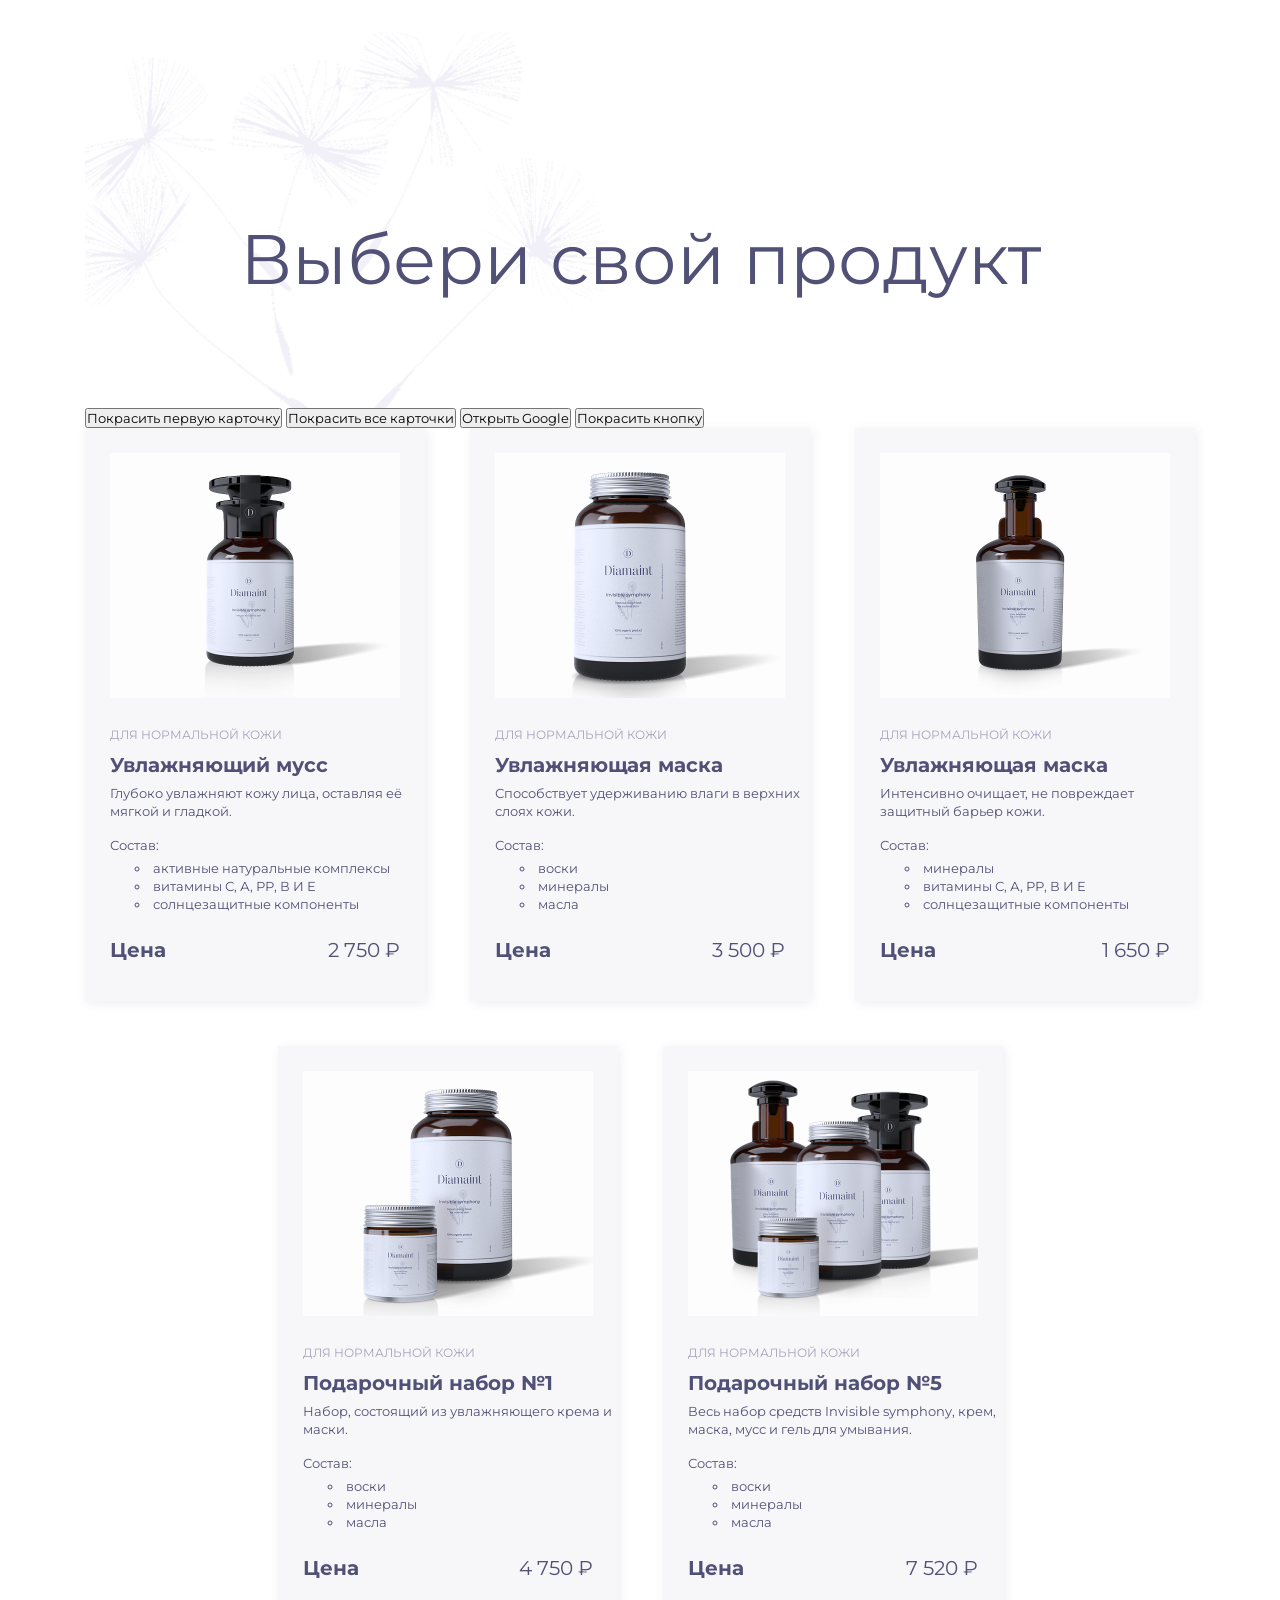
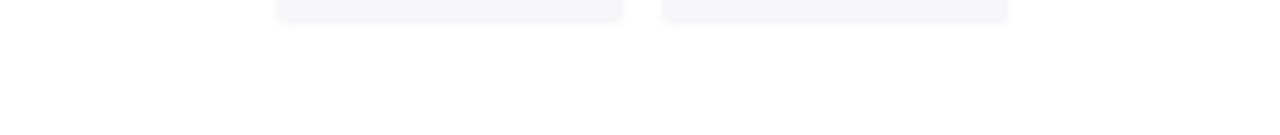
==== index.html @ eaa249c1 "(Homework №5): new features" ====
<!DOCTYPE html>
<html lang="ru">

<head>
  <meta charset="UTF-8">
  <meta name="viewport" content="width=device-width, initial-scale=1.0">
  <title>Product card</title>
  <link rel="preconnect" href="https://fonts.googleapis.com">
  <link rel="preconnect" href="https://fonts.gstatic.com" crossorigin>
  <link href="https://fonts.googleapis.com/css2?family=Montserrat:ital,wght@0,100..900;1,100..900&display=swap"
    rel="stylesheet">
  <link rel="stylesheet" href="style/style.css">
  <title>Каталог товаров</title>
</head>

<body>
  <div class="all-elements bg-img-dandelions">
    <h1 class="product-selection__title">Выбери свой продукт</h1>
    <div class="buttons">
      <button id="recolor-first-card-button">Покрасить первую карточку</button>
      <button id="recolor-cards-button">Покрасить все карточки</button>
      <button id="open-google-button">Открыть Google</button>
      <button id="self-recolor-button">Покрасить кнопку</button>
    </div>
    <div class="product-card-wrappler">

      <div class="product-card">
        <img class="product-card__img" src="images/moisturizing-mousse.png" alt="увлажняющий мусс" width="290px"
          height="245px">
        <p class="product-card__for-skin">Для нормальной кожи</p>
        <h3 class="product-card__title">Увлажняющий мусс</h3>
        <p class="product-card__descr">Глубоко увлажняют кожу лица, оставляя её мягкой и гладкой.</p>
        <span class="product-card__composition">Состав:</span>
        <ul class="product-card__components" type="circle">
          <li class=".product-card__item">активные натуральные комплексы</li>
          <li class=".product-card__item">витамины С, А, РР, В И Е</li>
          <li class=".product-card__item">солнцезащитные компоненты</li>
        </ul>
        <span class="product-card__price">Цена</span>
        <span class="product-card__value">2 750 &#8381</span>
      </div>

      <div class="product-card">
        <img class="product-card__img" src="images/moisturizing-mask.png" alt="увлажняющая маска" width="290px"
          height="245px">
        <p class="product-card__for-skin">Для нормальной кожи</p>
        <h3 class="product-card__title">Увлажняющая маска</h3>
        <p class="product-card__descr">Способствует удерживанию влаги в верхних слоях кожи.</p>
        <span class="product-card__composition">Состав:</span>
        <ul class="product-card__components" type="circle">
          <li class=".product-card__item">воски</li>
          <li class=".product-card__item">минералы</li>
          <li class=".product-card__item">масла</li>
        </ul>
        <span class="product-card__price">Цена</span>
        <span class="product-card__value">3 500 &#8381</span>
      </div>

      <div class="product-card">
        <img class="product-card__img" src="images/cleansing-gel.png" alt="Гель для умывания" width="290px"
          height="245px">
        <p class="product-card__for-skin">Для нормальной кожи</p>
        <h3 class="product-card__title">Увлажняющая маска</h3>
        <p class="product-card__descr">Интенсивно очищает, не повреждает защитный барьер кожи.</p>
        <span class="product-card__composition">Состав:</span>
        <ul class="product-card__components" type="circle">
          <li class=".product-card__item">минералы</li>
          <li class=".product-card__item">витамины С, А, РР, В И Е</li>
          <li class=".product-card__item">солнцезащитные компоненты</li>
        </ul>
        <span class="product-card__price">Цена</span>
        <span class="product-card__value">1 650 &#8381</span>
      </div>

      <div class="product-card">
        <img class="product-card__img" src="images/gift-set__first.png" alt="Подарочный набор №5" width="290px"
          height="245px">
        <p class="product-card__for-skin">Для нормальной кожи</p>
        <h3 class="product-card__title">Подарочный набор №1</h3>
        <p class="product-card__descr">Набор, состоящий из увлажняющего крема и маски.</p>
        <span class="product-card__composition">Состав:</span>
        <ul class="product-card__components" type="circle">
          <li class=".product-card__item">воски</li>
          <li class=".product-card__item">минералы</li>
          <li class=".product-card__item">масла</li>
        </ul>
        <span class="product-card__price">Цена</span>
        <span class="product-card__value">4 750 &#8381</span>
      </div>

      <div class="product-card">
        <img class="product-card__img" src="images/gift-set__fifth.png" alt="Подарочный набор №5" width="290px"
          height="245px">
        <p class="product-card__for-skin">Для нормальной кожи</p>
        <h3 class="product-card__title">Подарочный набор №5</h3>
        <p class="product-card__descr">Весь набор средств Invisible symphony, крем, маска, мусс и гель для умывания.</p>
        <span class="product-card__composition">Состав:</span>
        <ul class="product-card__components" type="circle">
          <li class="product-card__item">воски</li>
          <li class="product-card__item">минералы</li>
          <li class="product-card__item">масла</li>
        </ul>
        <span class="product-card__price">Цена</span>
        <span class="product-card__value">7 520 &#8381</span>
      </div>
    </div>
  </div>
</body>
<script src="./script.js"></script>
<script src="./homework-5.js"></script>

</html>
---- style/style.css ----
* {
  padding: 0;
  margin: 0;
  box-sizing: border-box;
  font-family: "Montserrat";
}

.all-elements {
  width: 1110px;
  display: flex;
  justify-content: center;
  flex-direction: column;
  margin: 0 auto;
}

.product-selection__title {
  text-align: center;
  font-style: normal;
  font-weight: 400;
  font-size: 70px;
  line-height: 78px;
  margin: 220px auto 110px;
  color: #515076;
}

.bg-img-dandelions {
  background-image: url("/images/bg-dandelions.png");
  background-repeat: no-repeat;
  background-size: 50%;
}

.product-card-wrappler {
  display: flex;
  flex-direction: row;
  flex-wrap: wrap;
  justify-content: center;
  align-items: center;
  align-content: space-between;
  row-gap: 45px;
  column-gap: 45px;
  height: 1191px;
  width: 1110px;
  margin: 0 auto 116px;
}

.product-card {
  width: 340px;
  min-height: 573px;
  box-shadow: 0 2px 2px 0;
  position: relative;
  background: #F7F7FA;
  box-shadow: 2px 2px 10px rgba(81, 80, 118, 0.1);

}

.product-card__img {
  display: block;
  width: 290px;
  margin: 25px;
}

.product-card__for-skin {
  font-style: normal;
  font-weight: 400;
  font-size: 12px;
  line-height: 24px;
  text-transform: uppercase;
  color: #A5A3B9;
  padding-left: 25px;
  margin-top: 5px;
  margin-bottom: 5px;
}

.product-card__title {
  padding-left: 25px;
  font-style: normal;
  font-weight: 700;
  font-size: 20px;
  line-height: 27px;
  color: #515076;
  margin-top: 5px;
  margin-bottom: 5px;
}

.product-card__descr {
  padding-left: 25px;
  font-style: normal;
  font-weight: 400;
  font-size: 13px;
  line-height: 18px;
  color: #515076;
  margin-top: 5px;
  margin-bottom: 15px;
}

.product-card__composition {
  padding-left: 25px;
  margin-top: 15px;
  margin-bottom: 5px;
  font-style: normal;
  font-weight: 400;
  font-size: 13px;
  line-height: 18px;
  color: #515076;
}

.product-card__components {
  padding-left: 50px;
  font-style: normal;
  font-weight: 400;
  font-size: 13px;
  line-height: 18px;
  color: #515076;
  margin-top: 5px;
  margin-bottom: 25px;
  list-style-position: inside;
}

.product-card__price {
  margin-left: 25px;
  font-style: normal;
  font-weight: 700;
  font-size: 20px;
  line-height: 24px;
  color: #515076;
  float: left;
  margin-bottom: 25px;
}

.product-card__value {
  margin-right: 25px;
  font-style: normal;
  font-weight: 400;
  font-size: 20px;
  line-height: 24px;
  float: right;
  color: #515076;
  margin-bottom: 25px;
}
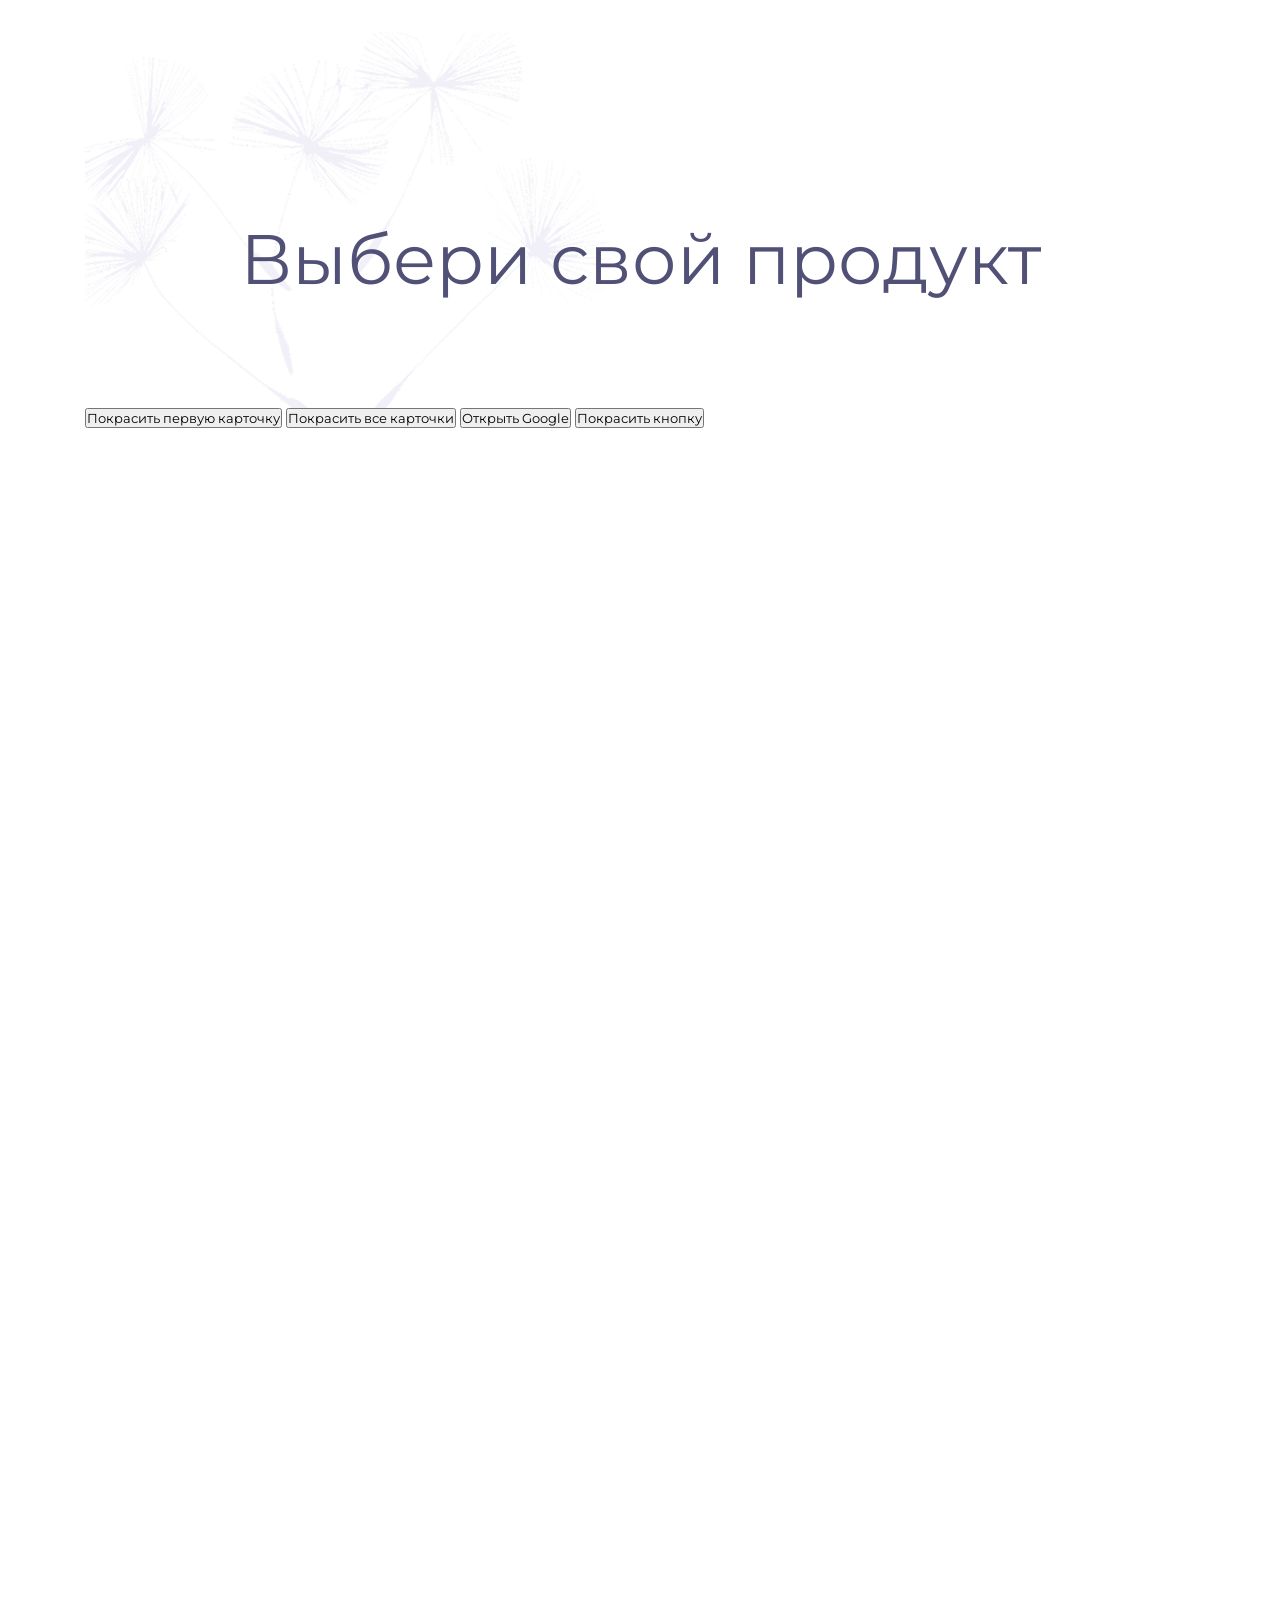
==== commit 1252ed92: "create new features" ====
--- a/index.html
+++ b/index.html
@@ -4,7 +4,6 @@
 <head>
   <meta charset="UTF-8">
   <meta name="viewport" content="width=device-width, initial-scale=1.0">
-  <title>Product card</title>
   <link rel="preconnect" href="https://fonts.googleapis.com">
   <link rel="preconnect" href="https://fonts.gstatic.com" crossorigin>
   <link href="https://fonts.googleapis.com/css2?family=Montserrat:ital,wght@0,100..900;1,100..900&display=swap"
@@ -22,91 +21,28 @@
       <button id="open-google-button">Открыть Google</button>
       <button id="self-recolor-button">Покрасить кнопку</button>
     </div>
-    <div class="product-card-wrappler">
 
+
+    <div class="product-card-wrapper"></div>
+
+    <template id="product-card-template">
       <div class="product-card">
-        <img class="product-card__img" src="images/moisturizing-mousse.png" alt="увлажняющий мусс" width="290px"
-          height="245px">
-        <p class="product-card__for-skin">Для нормальной кожи</p>
-        <h3 class="product-card__title">Увлажняющий мусс</h3>
-        <p class="product-card__descr">Глубоко увлажняют кожу лица, оставляя её мягкой и гладкой.</p>
-        <span class="product-card__composition">Состав:</span>
-        <ul class="product-card__components" type="circle">
-          <li class=".product-card__item">активные натуральные комплексы</li>
-          <li class=".product-card__item">витамины С, А, РР, В И Е</li>
-          <li class=".product-card__item">солнцезащитные компоненты</li>
-        </ul>
-        <span class="product-card__price">Цена</span>
-        <span class="product-card__value">2 750 &#8381</span>
+        <img class="product-card__img" src alt>
+        <p class="product-card__for-skin"></p>
+        <h3 class="product-card__title"></h3>
+        <p class="product-card__descr">.</p>
+        <ul class="product-card__components" type="circle"></ul>
+        <span class="product-card__price"></span>
+        <span class="product-card__price-value"></span>
       </div>
-
-      <div class="product-card">
-        <img class="product-card__img" src="images/moisturizing-mask.png" alt="увлажняющая маска" width="290px"
-          height="245px">
-        <p class="product-card__for-skin">Для нормальной кожи</p>
-        <h3 class="product-card__title">Увлажняющая маска</h3>
-        <p class="product-card__descr">Способствует удерживанию влаги в верхних слоях кожи.</p>
-        <span class="product-card__composition">Состав:</span>
-        <ul class="product-card__components" type="circle">
-          <li class=".product-card__item">воски</li>
-          <li class=".product-card__item">минералы</li>
-          <li class=".product-card__item">масла</li>
-        </ul>
-        <span class="product-card__price">Цена</span>
-        <span class="product-card__value">3 500 &#8381</span>
-      </div>
-
-      <div class="product-card">
-        <img class="product-card__img" src="images/cleansing-gel.png" alt="Гель для умывания" width="290px"
-          height="245px">
-        <p class="product-card__for-skin">Для нормальной кожи</p>
-        <h3 class="product-card__title">Увлажняющая маска</h3>
-        <p class="product-card__descr">Интенсивно очищает, не повреждает защитный барьер кожи.</p>
-        <span class="product-card__composition">Состав:</span>
-        <ul class="product-card__components" type="circle">
-          <li class=".product-card__item">минералы</li>
-          <li class=".product-card__item">витамины С, А, РР, В И Е</li>
-          <li class=".product-card__item">солнцезащитные компоненты</li>
-        </ul>
-        <span class="product-card__price">Цена</span>
-        <span class="product-card__value">1 650 &#8381</span>
-      </div>
-
-      <div class="product-card">
-        <img class="product-card__img" src="images/gift-set__first.png" alt="Подарочный набор №5" width="290px"
-          height="245px">
-        <p class="product-card__for-skin">Для нормальной кожи</p>
-        <h3 class="product-card__title">Подарочный набор №1</h3>
-        <p class="product-card__descr">Набор, состоящий из увлажняющего крема и маски.</p>
-        <span class="product-card__composition">Состав:</span>
-        <ul class="product-card__components" type="circle">
-          <li class=".product-card__item">воски</li>
-          <li class=".product-card__item">минералы</li>
-          <li class=".product-card__item">масла</li>
-        </ul>
-        <span class="product-card__price">Цена</span>
-        <span class="product-card__value">4 750 &#8381</span>
-      </div>
-
-      <div class="product-card">
-        <img class="product-card__img" src="images/gift-set__fifth.png" alt="Подарочный набор №5" width="290px"
-          height="245px">
-        <p class="product-card__for-skin">Для нормальной кожи</p>
-        <h3 class="product-card__title">Подарочный набор №5</h3>
-        <p class="product-card__descr">Весь набор средств Invisible symphony, крем, маска, мусс и гель для умывания.</p>
-        <span class="product-card__composition">Состав:</span>
-        <ul class="product-card__components" type="circle">
-          <li class="product-card__item">воски</li>
-          <li class="product-card__item">минералы</li>
-          <li class="product-card__item">масла</li>
-        </ul>
-        <span class="product-card__price">Цена</span>
-        <span class="product-card__value">7 520 &#8381</span>
-      </div>
-    </div>
+    </template>
   </div>
 </body>
-<script src="./script.js"></script>
-<script src="./homework-5.js"></script>
+
+<script src="js/script.js"></script>
+<script src="js/homework-5.js"></script>
+<script src="js/homework-6.js"></script>
+<script src="js/homework-7.js" type="module"></script>
+<script src="js/homework-8.js" type="module"></script>
 
 </html>
--- a/style/style.css
+++ b/style/style.css
@@ -29,7 +29,7 @@
   background-size: 50%;
 }
 
-.product-card-wrappler {
+.product-card-wrapper {
   display: flex;
   flex-direction: row;
   flex-wrap: wrap;
@@ -127,7 +127,7 @@
   margin-bottom: 25px;
 }
 
-.product-card__value {
+.product-card__price-value {
   margin-right: 25px;
   font-style: normal;
   font-weight: 400;
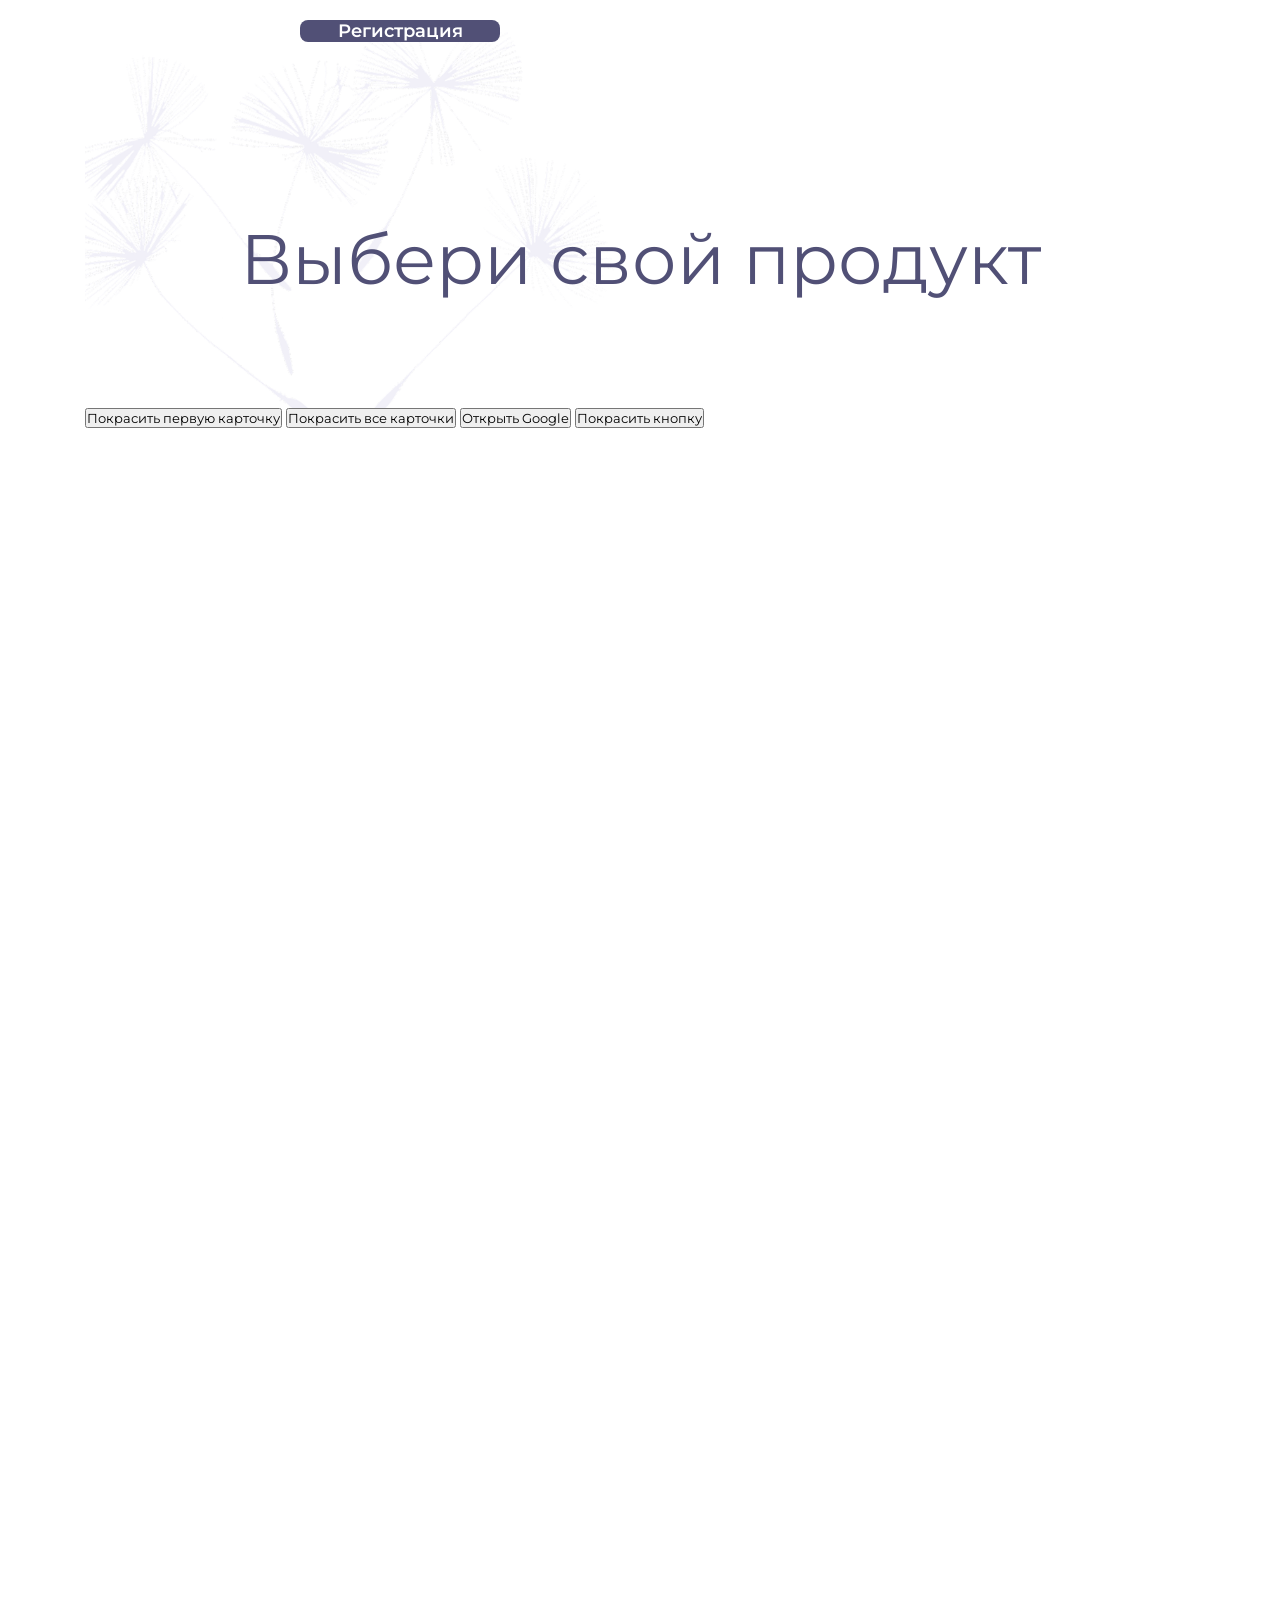
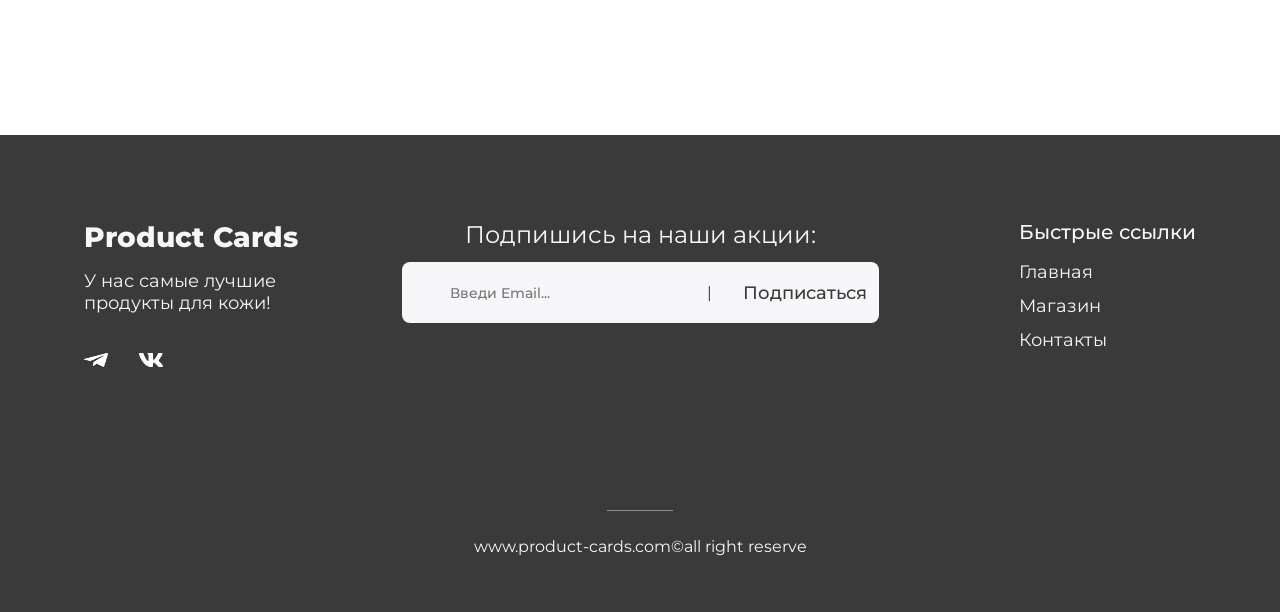
==== commit 10ce54b1: "created new features" ====
--- a/index.html
+++ b/index.html
@@ -8,11 +8,40 @@
   <link rel="preconnect" href="https://fonts.gstatic.com" crossorigin>
   <link href="https://fonts.googleapis.com/css2?family=Montserrat:ital,wght@0,100..900;1,100..900&display=swap"
     rel="stylesheet">
-  <link rel="stylesheet" href="style/style.css">
+  <link rel="stylesheet" href="styles/style.css">
   <title>Каталог товаров</title>
 </head>
 
 <body>
+  <button id="registration-modal-btn" type="button">Регистрация</button>
+  <div class="overlay">
+    <div class="modal">
+      <button id="close-modal-btn" type="button" class="modal-close">×</button>
+      <form id="registration-form" action="" method="post">
+        <h2>Регистрация</h2>
+        <label for="modal-name">Имя:</label>
+        <input id="modal-name" name="name" type="text" placeholder="Введи имя..." required>
+
+        <label for="modal-surname">Фамилия:</label>
+        <input id="modal-surname" name="surname" type="text" placeholder="Введи фамилию..." required>
+
+        <label for="modal-birthdate">Дата рождения:</label>
+        <input id="modal-birthdate" name="birthdate" type="date" min="1900-01-01" max="2026-06-06" required>
+
+        <label for="modal-login">Логин:</label>
+        <input id="modal-login" name="login" type="text" placeholder="Введи логин..." required>
+
+        <label for="modal-password">Пароль:</label>
+        <input id="modal-password" name="password" type="password" placeholder="Введи пароль..." minlength="6" required>
+
+        <label for="modal-confirm-password">Подтверите пароль:</label>
+        <input id="modal-confirm-password" name="confirm-password" type="password" placeholder="Повторите пароль..."
+          required>
+        <button class="register-submit-btn" type="submit">Зарегистрироваться</button>
+      </form>
+    </div>
+  </div>
+
   <div class="all-elements bg-img-dandelions">
     <h1 class="product-selection__title">Выбери свой продукт</h1>
     <div class="buttons">
@@ -22,21 +51,44 @@
       <button id="self-recolor-button">Покрасить кнопку</button>
     </div>
 
+    <div class="product-card-wrapper"></div>
+  </div>
 
-    <div class="product-card-wrapper"></div>
-
-    <template id="product-card-template">
-      <div class="product-card">
-        <img class="product-card__img" src alt>
-        <p class="product-card__for-skin"></p>
-        <h3 class="product-card__title"></h3>
-        <p class="product-card__descr">.</p>
-        <ul class="product-card__components" type="circle"></ul>
-        <span class="product-card__price"></span>
-        <span class="product-card__price-value"></span>
+  <footer>
+    <div class="footer-content">
+      <div class="footer-content__text-content"> <!--левая-->
+        <p id="footer-content__text-content-head">Product Cards</p>
+        <p id="footer-content__text-content-par">У нас самые лучшие продукты для кожи!</p>
+        <div class="footer-content__icons">
+          <a href="" target="_blank"><img src="images/tg-icon.png" alt="tg-icon" width="24" height="14"></a>
+          <a href="" target="_blank"><img src="images/vk-icon.png" alt="vk-icon" width="24" height="14"></a>
+        </div>
       </div>
-    </template>
-  </div>
+      <div class="footer-content__subscribe-section"> <!--центр-->
+        <label for="email-input">Подпишись на наши акции:</label>
+        <form method="post" action="" class="subscribe-mailing-form" enctype="text/plain">
+          <input id="email-input" name="email-input" type="email" placeholder="Введи Email...">
+          <span id="divider">|</span>
+          <button id="subscribe-emailing-btn" type="submit">Подписаться</button>
+        </form>
+      </div>
+      <nav class="footer-nav"> <!--правая-->
+        <h2 class="footer-nav__header">Быстрые ссылки</h2>
+        <ul class="footer-nav__list">
+          <li class="footer-nav__li"><a href="#">Главная</a></li>
+          <li class="footer-nav__li"><a href="#">Магазин</a></li>
+          <li class="footer-nav__li"><a href="#">Контакты</a></li>
+        </ul>
+      </nav>
+    </div>
+    <!--низ-->
+    <div class="footer-bottom">
+      <hr id="footer-hr">
+      <div class="footer-email">
+        <p>www.product-cards.com©all right reserve</p>
+      </div>
+    </div>
+  </footer>
 </body>
 
 <script src="js/script.js"></script>
@@ -44,5 +96,6 @@
 <script src="js/homework-6.js"></script>
 <script src="js/homework-7.js" type="module"></script>
 <script src="js/homework-8.js" type="module"></script>
+<script src="js/homework-9.js"></script>
 
 </html>
--- a/styles/style.css
+++ b/styles/style.css
@@ -0,0 +1,412 @@
+* {
+  padding: 0;
+  margin: 0;
+  box-sizing: border-box;
+  font-family: "Montserrat";
+}
+
+.all-elements {
+  width: 1110px;
+  display: flex;
+  justify-content: center;
+  flex-direction: column;
+  margin: 0 auto;
+}
+
+.product-selection__title {
+  text-align: center;
+  font-style: normal;
+  font-weight: 400;
+  font-size: 70px;
+  line-height: 78px;
+  margin: 220px auto 110px;
+  color: #515076;
+}
+
+.bg-img-dandelions {
+  background-image: url("/images/bg-dandelions.png");
+  background-repeat: no-repeat;
+  background-size: 50%;
+}
+
+.product-card-wrapper {
+  display: flex;
+  flex-direction: row;
+  flex-wrap: wrap;
+  justify-content: center;
+  align-items: center;
+  align-content: space-between;
+  row-gap: 45px;
+  column-gap: 45px;
+  height: 1191px;
+  width: 1110px;
+  margin: 0 auto 116px;
+}
+
+.product-card {
+  width: 340px;
+  min-height: 573px;
+  box-shadow: 0 2px 2px 0;
+  position: relative;
+  background: #F7F7FA;
+  box-shadow: 2px 2px 10px rgba(81, 80, 118, 0.1);
+
+}
+
+.product-card__img {
+  display: block;
+  width: 290px;
+  margin: 25px;
+}
+
+.product-card__for-skin {
+  font-style: normal;
+  font-weight: 400;
+  font-size: 12px;
+  line-height: 24px;
+  text-transform: uppercase;
+  color: #A5A3B9;
+  padding-left: 25px;
+  margin-top: 5px;
+  margin-bottom: 5px;
+}
+
+.product-card__title {
+  padding-left: 25px;
+  font-style: normal;
+  font-weight: 700;
+  font-size: 20px;
+  line-height: 27px;
+  color: #515076;
+  margin-top: 5px;
+  margin-bottom: 5px;
+}
+
+.product-card__descr {
+  padding-left: 25px;
+  font-style: normal;
+  font-weight: 400;
+  font-size: 13px;
+  line-height: 18px;
+  color: #515076;
+  margin-top: 5px;
+  margin-bottom: 15px;
+}
+
+.product-card__composition {
+  padding-left: 25px;
+  margin-top: 15px;
+  margin-bottom: 5px;
+  font-style: normal;
+  font-weight: 400;
+  font-size: 13px;
+  line-height: 18px;
+  color: #515076;
+}
+
+.product-card__components {
+  padding-left: 50px;
+  font-style: normal;
+  font-weight: 400;
+  font-size: 13px;
+  line-height: 18px;
+  color: #515076;
+  margin-top: 5px;
+  margin-bottom: 25px;
+  list-style-position: inside;
+}
+
+.product-card__price {
+  margin-left: 25px;
+  font-style: normal;
+  font-weight: 700;
+  font-size: 20px;
+  line-height: 24px;
+  color: #515076;
+  float: left;
+  margin-bottom: 25px;
+}
+
+.product-card__price-value {
+  margin-right: 25px;
+  font-style: normal;
+  font-weight: 400;
+  font-size: 20px;
+  line-height: 24px;
+  float: right;
+  color: #515076;
+  margin-bottom: 25px;
+}
+/*Рабочая зона*/
+
+
+footer {
+  background-color: #3A3A3A;
+  min-height: 477px;
+  color: #F7F7FA;
+  padding: 49px 30px 28px;
+  box-sizing: border-box;
+
+  display: flex;
+  flex-direction: column;
+}
+
+.footer-content {
+  display: grid;
+  grid-template-columns: 1fr auto 1fr;
+  align-items: start;
+  margin: 36px 54px 0 54px;
+  min-height: 147px;
+  gap: 40px;
+  position: relative;
+}
+
+.footer-content__text-content {
+  justify-self: start;
+  display: flex;
+  flex-direction: column;
+  min-height: 147px;
+  gap: 16px;
+}
+#footer-content__text-content-head {
+  font-weight: 800;
+  font-size: 28px;
+  margin: 0;
+}
+#footer-content__text-content-par {
+  font-weight: 400;
+  font-size: 18px;
+  margin: 0;
+}
+
+.footer-content__icons {
+  display: flex;
+  flex-direction: row;
+  gap: 30.5px;
+  align-items: center;
+  margin-top: auto;
+}
+
+.footer-content__icons a {
+  display: inline-flex;
+}
+
+.footer-content__subscribe-section {
+  justify-self: center;
+  display: flex;
+  flex-direction: column;
+  gap: 13px;
+  align-items: center;
+  width: 477px;
+  margin: 0 auto;
+}
+
+.footer-content__subscribe-section label {
+  font-size: 24px;
+  font-weight: 400;
+  margin: 0;
+  /* display: block; */
+}
+
+.subscribe-mailing-form {
+  width: 477px;
+  min-height: 61px;
+  padding: 6px 12px;
+  border-radius: 8px;
+  background: #F7F7FA;
+  display: flex;
+  align-items: center;
+  gap: 10px;
+}
+
+.subscribe-mailing-form input {
+  border: 0;
+  outline: none;
+  background: transparent;
+  font-size: 14px;
+  font-weight: 500;
+  color: #3A3A3A;
+  width: 160px;
+  min-width: 0;
+  flex-shrink: 1;
+  padding: 0;
+  padding-left: 36px;
+  flex: 1;
+}
+
+.subscribe-mailing-form button {
+  border: 0;
+  background: transparent;
+  color: #3A3A3A;
+  font-size: 18px;
+  font-weight: 500;
+  cursor: pointer;
+  padding: 0;
+  margin-left: auto;
+}
+
+#divider {
+  margin-left: auto;
+  margin-right: 21px;
+  color: #3A3A3A;
+}
+
+.footer-nav {
+  justify-self: end;
+  display: flex;
+  flex-direction: column;
+}
+
+.footer-nav__header {
+  font-size: 20px;
+  font-weight: 500;
+  margin: 0;
+}
+
+.footer-nav ul {
+  margin: 17px 0 0;
+  padding: 0;
+  list-style: none;
+  font-size: 18px;
+  display: flex;
+  flex-direction: column;
+  gap: 12px;
+}
+
+.footer-nav a {
+  text-decoration: none;
+  color: #F7F7FA;
+  font-size: 18px;
+  font-weight: 400;
+}
+.footer-bottom {
+  margin-top: auto;
+}
+#footer-hr {
+  width: 66px;
+  margin: 86px auto 26px;
+  border: 0;
+  border-top: 1px solid rgba(247, 247, 250, 0.45);
+}
+
+.footer-email {
+  text-align: center;
+  margin: 0 auto 28px;
+  width: 100%;
+}
+
+.footer-email p {
+  margin: 0;
+}
+
+.overlay {
+  display: none;
+  position: fixed;
+  top: 0;
+  left: 0;
+  background: rgba(0, 0, 0, 0.9);
+  justify-content: center;
+  align-items: center;
+  width: 100%;
+  height: 100%;
+  overflow-y: auto;
+  z-index: 1;
+}
+
+.overlay.modal-showed {
+  display: flex;
+}
+.modal {
+  width: 50%;
+  max-width: 500px;
+  min-height: 500px;
+  border-radius: 8px;
+  position: relative;
+  padding: 40px 30px;
+  box-shadow: 0 10px 30px rgba(0, 0, 0, 0.3);
+  background: #2d8f94;
+}
+.modal-close {
+  position: absolute;
+  top: 15px;
+  right: 20px;
+  font-size: 28px;
+  background: none;
+  border: none;
+  cursor: pointer;
+  color: #515076;
+}
+
+.modal-close:hover {
+  color: #e74c3c;
+}
+
+#registration-form  {
+  display: flex;
+  justify-content: center;
+  gap: 18px;
+  flex-direction: column;
+}
+#registration-form label {
+  font-weight: 500;
+  color: #3f2b2b;
+  margin-bottom: 4px;
+  display: block;
+}
+
+#registration-form input {
+  width: 100%;
+  padding: 14px 16px;
+  border: 1px solid #d0d0d0;
+  border-radius: 8px;
+  font-size: 16px;
+  box-sizing: border-box;
+  transition: all 0.3s;
+}
+
+#registration-form input:focus {
+  outline: none;
+  border-color: #515076;
+  box-shadow: 0 0 0 3px rgba(81, 80, 118, 0.15);
+}
+
+.register-submit-btn {
+  width: 100%;
+  padding: 16px 20px;
+  background-color: #515076;
+  color: white;
+  border: none;
+  border-radius: 8px;
+  font-size: 18px;              
+  font-weight: 600;
+  cursor: pointer;
+  margin-top: 15px;
+  transition: all 0.3s ease;
+  height: 56px;                
+}
+
+.register-submit-btn:hover {
+  background-color: #3f3d5e;
+  transform: translateY(-2px);
+  box-shadow: 0 4px 12px rgba(81, 80, 118, 0.3);
+}
+
+#registration-form h2 {
+  text-align: center;
+  margin-bottom: 10px;
+  color: #515076;
+}
+
+#registration-modal-btn {
+  background-color: #515076;
+  color: white;
+  border: none;
+  border-radius: 8px;
+  font-size: 18px;              
+  font-weight: 600;
+  cursor: pointer;
+  width: 200px;
+  position: fixed;
+  left: 300px;
+  top: 20px;
+}
